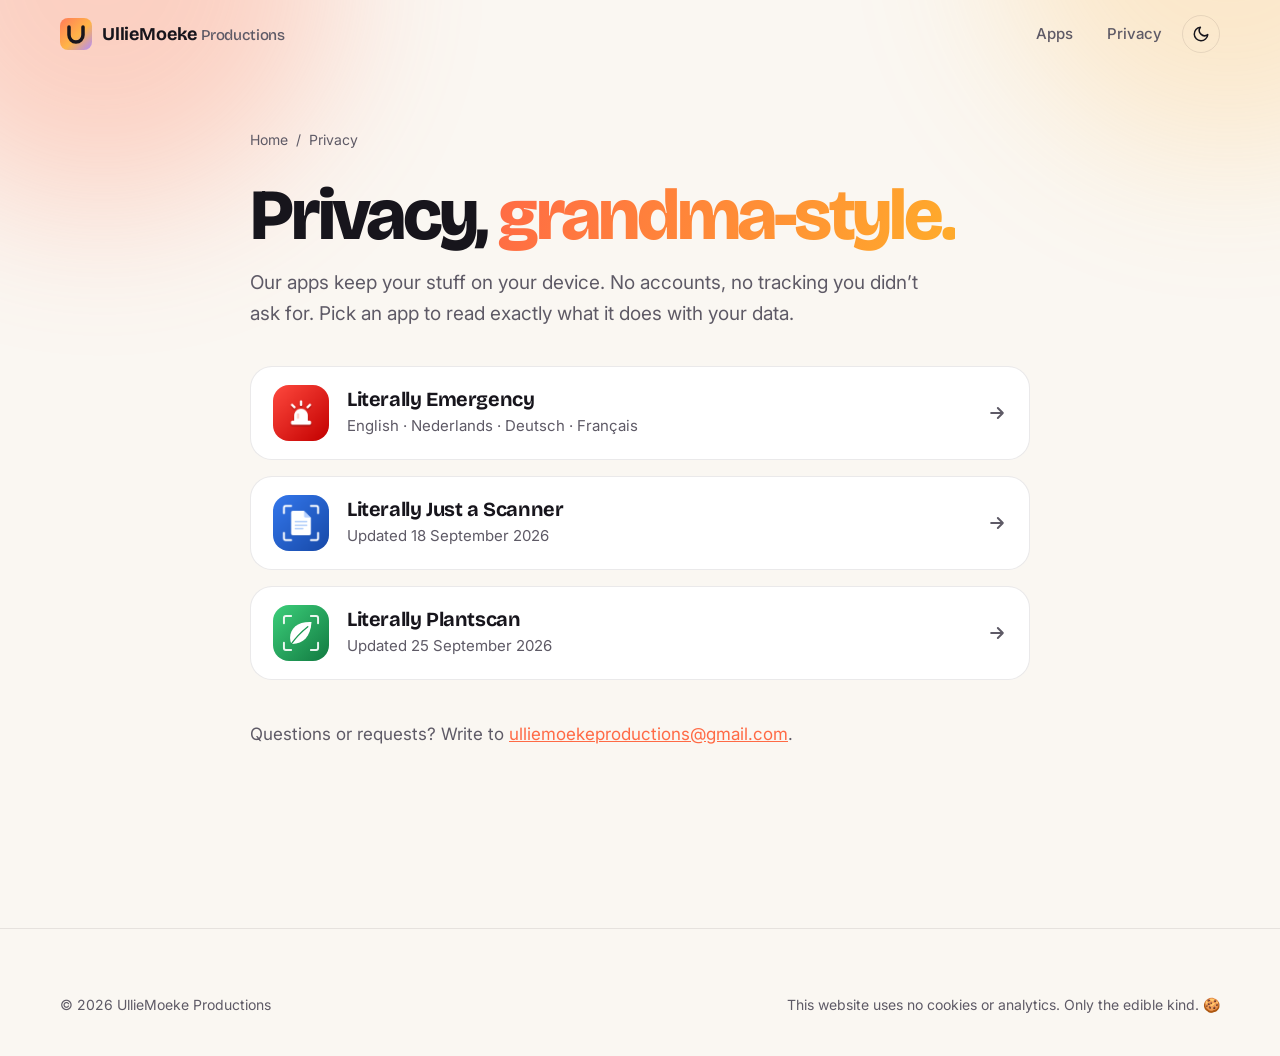
==== privacy/index.html @ 2b53361f "UllieMoeke Productions website with app showcase and privacy policies Co-Authored-By: Claude Opus 5." ====
<!doctype html>
<html lang="en">
<head>
  <meta charset="utf-8">
  <meta name="viewport" content="width=device-width, initial-scale=1">
  <title>Privacy · UllieMoeke Productions</title>
  <meta name="description" content="Privacy policies for every UllieMoeke Productions app.">
  <link rel="icon" href="../assets/favicon.svg" type="image/svg+xml">
  <link rel="preconnect" href="https://fonts.googleapis.com">
  <link rel="preconnect" href="https://fonts.gstatic.com" crossorigin>
  <link rel="stylesheet" href="https://fonts.googleapis.com/css2?family=Bricolage+Grotesque:opsz,wght@12..96,500..800&family=Inter:wght@400..700&display=swap">
  <link rel="stylesheet" href="../assets/style.css">
  <script>try{var t=localStorage.getItem('theme');if(t)document.documentElement.dataset.theme=t}catch(e){}</script>
  <script src="../assets/main.js" defer></script>
</head>
<body>
<header class="nav">
  <div class="wrap">
    <a class="logo" href="../"><img src="../assets/favicon.svg" alt=""><span>UllieMoeke <small>Productions</small></span></a>
    <nav class="nav-links" aria-label="Main">
      <a href="../#apps" class="hide-sm">Apps</a>
      <a href="./">Privacy</a>
      <button class="theme-toggle" type="button" aria-label="Toggle theme"></button>
    </nav>
  </div>
</header>
<main>
  <section class="policy-hero">
    <div class="hero-bg" aria-hidden="true"><div class="blob b1"></div><div class="blob b2"></div></div>
    <div class="policy-wrap">
      <div class="crumbs"><a href="../">Home</a><span>/</span><span>Privacy</span></div>
      <h1 class="title" style="font:800 clamp(40px,7vw,72px)/1 var(--display);letter-spacing:-.045em;margin:28px 0 16px">Privacy, <span class="gradient-text">grandma-style.</span></h1>
      <p class="policy-meta" style="font-size:19px;max-width:56ch">Our apps keep your stuff on your device. No accounts, no tracking you didn’t ask for. Pick an app to read exactly what it does with your data.</p>

      <div class="policy-list">
        <a class="policy-link reveal" href="literally-emergency/">
          <img src="../assets/icons/emergency.png" alt="">
          <div><b>Literally Emergency</b><span>English · Nederlands · Deutsch · Français</span></div>
          <svg viewBox="0 0 24 24" fill="none" stroke="currentColor" stroke-width="2.4" stroke-linecap="round" stroke-linejoin="round"><path d="M5 12h14M13 6l6 6-6 6"/></svg>
        </a>
        <a class="policy-link reveal" style="--d:.08s" href="literally-just-a-scanner/">
          <img src="../assets/icons/scanner.png" alt="">
          <div><b>Literally Just a Scanner</b><span>Updated 18 September 2026</span></div>
          <svg viewBox="0 0 24 24" fill="none" stroke="currentColor" stroke-width="2.4" stroke-linecap="round" stroke-linejoin="round"><path d="M5 12h14M13 6l6 6-6 6"/></svg>
        </a>
        <a class="policy-link reveal" style="--d:.16s" href="literally-plantscan/">
          <img src="../assets/icons/plantscan.svg" alt="">
          <div><b>Literally Plantscan</b><span>Updated 25 September 2026</span></div>
          <svg viewBox="0 0 24 24" fill="none" stroke="currentColor" stroke-width="2.4" stroke-linecap="round" stroke-linejoin="round"><path d="M5 12h14M13 6l6 6-6 6"/></svg>
        </a>
      </div>

      <p class="policy-meta" style="margin-top:40px">Questions or requests? Write to <a href="mailto:ulliemoekeproductions@gmail.com" style="color:var(--brand-1)">ulliemoekeproductions@gmail.com</a>.</p>
    </div>
  </section>
</main>
<footer>
  <div class="wrap legal" style="margin-top:0;border-top:0;padding-top:0">
    <span>© 2026 UllieMoeke Productions</span>
    <span>This website uses no cookies or analytics. Only the edible kind. 🍪</span>
  </div>
</footer>
</body>
</html>
---- assets/style.css ----
/* UllieMoeke Productions: shared styles for the home page and the privacy pages. */

:root {
  --bg: #faf7f2;
  --bg-2: #f2ede4;
  --surface: #ffffff;
  --surface-2: #f6f2ea;
  --line: rgba(23, 21, 28, .09);
  --text: #17151c;
  --muted: #5e5a66;
  --brand-1: #ff6a45;
  --brand-2: #ffaa2b;
  --brand-3: #9a6bff;
  --brand: linear-gradient(110deg, var(--brand-1), var(--brand-2) 50%, var(--brand-3));
  --shadow: 0 1px 2px rgba(23, 21, 28, .05), 0 12px 40px -12px rgba(23, 21, 28, .18);
  --red: #e5322d;
  --blue: #2f6fe0;
  --green: #1f9a55;
  --radius: 24px;
  --display: "Bricolage Grotesque", "Inter", system-ui, sans-serif;
  --body: "Inter", system-ui, -apple-system, "Segoe UI", sans-serif;
  color-scheme: light;
}

@media (prefers-color-scheme: dark) {
  :root:not([data-theme="light"]) {
    --bg: #0c0b10;
    --bg-2: #121118;
    --surface: #16151d;
    --surface-2: #1c1b24;
    --line: rgba(255, 255, 255, .08);
    --text: #f4f1ec;
    --muted: #a6a2b0;
    --shadow: 0 1px 2px rgba(0, 0, 0, .4), 0 20px 50px -20px rgba(0, 0, 0, .7);
    color-scheme: dark;
  }
}
:root[data-theme="dark"] {
  --bg: #0c0b10;
  --bg-2: #121118;
  --surface: #16151d;
  --surface-2: #1c1b24;
  --line: rgba(255, 255, 255, .08);
  --text: #f4f1ec;
  --muted: #a6a2b0;
  --shadow: 0 1px 2px rgba(0, 0, 0, .4), 0 20px 50px -20px rgba(0, 0, 0, .7);
  color-scheme: dark;
}

*, *::before, *::after { box-sizing: border-box; }
html { scroll-behavior: smooth; -webkit-text-size-adjust: 100%; }
body {
  margin: 0;
  background: var(--bg);
  color: var(--text);
  font: 400 17px/1.65 var(--body);
  -webkit-font-smoothing: antialiased;
  overflow-x: hidden;
}
img, svg { display: block; max-width: 100%; }
a { color: inherit; }
::selection { background: var(--brand-2); color: #17151c; }
:focus-visible { outline: 2px solid var(--brand-1); outline-offset: 3px; border-radius: 6px; }

.wrap { width: min(1160px, 100% - 32px); margin-inline: auto; }
.gradient-text {
  background: var(--brand);
  background-size: 200% 100%;
  -webkit-background-clip: text;
  background-clip: text;
  color: transparent;
  animation: shimmer 8s ease-in-out infinite alternate;
}
@keyframes shimmer { to { background-position: 100% 0; } }

/* ---------- Navigation ---------- */
.nav {
  position: fixed; inset: 0 0 auto; z-index: 50;
  transition: background .3s, box-shadow .3s, backdrop-filter .3s;
}
.nav.scrolled {
  background: color-mix(in srgb, var(--bg) 72%, transparent);
  backdrop-filter: saturate(1.6) blur(16px);
  -webkit-backdrop-filter: saturate(1.6) blur(16px);
  box-shadow: 0 1px 0 var(--line);
}
.nav .wrap { display: flex; align-items: center; justify-content: space-between; height: 68px; gap: 16px; }
.logo { display: flex; align-items: center; gap: 10px; text-decoration: none; font: 700 18px/1 var(--display); letter-spacing: -.01em; }
.logo img { width: 32px; height: 32px; }
.logo span small { font-weight: 500; color: var(--muted); }
.nav-links { display: flex; align-items: center; gap: 6px; }
.nav-links a {
  text-decoration: none; font-size: 15px; font-weight: 500; color: var(--muted);
  padding: 8px 14px; border-radius: 999px; transition: color .2s, background .2s;
}
.nav-links a:hover { color: var(--text); background: var(--line); }
.theme-toggle {
  width: 38px; height: 38px; border-radius: 999px; border: 1px solid var(--line);
  background: transparent; color: var(--text); cursor: pointer; display: grid; place-items: center;
  transition: transform .4s cubic-bezier(.3, 1.6, .5, 1);
}
.theme-toggle:hover { transform: rotate(25deg); }
.theme-toggle svg { width: 18px; height: 18px; }
@media (max-width: 640px) {
  .nav-links a.hide-sm { display: none; }
  .logo span small { display: none; }
}

/* ---------- Hero ---------- */
.hero {
  position: relative; min-height: 100svh; display: grid; place-items: center;
  padding: 120px 0 80px; overflow: hidden; isolation: isolate;
}
.hero-bg { position: absolute; inset: 0; z-index: -1; pointer-events: none; }
.blob {
  position: absolute; width: 46vmax; height: 46vmax; border-radius: 50%;
  filter: blur(80px); opacity: .5; mix-blend-mode: normal;
  animation: drift 22s ease-in-out infinite alternate;
}
.blob.b1 { background: var(--brand-1); top: -18vmax; left: -12vmax; }
.blob.b2 { background: var(--brand-2); bottom: -24vmax; right: -10vmax; animation-delay: -7s; opacity: .4; }
.blob.b3 { background: var(--brand-3); top: 20%; left: 45%; width: 32vmax; height: 32vmax; animation-delay: -14s; opacity: .35; }
@keyframes drift {
  0% { transform: translate(0, 0) scale(1); }
  50% { transform: translate(6vmax, 4vmax) scale(1.1); }
  100% { transform: translate(-4vmax, 6vmax) scale(.95); }
}
.grid-overlay {
  position: absolute; inset: 0;
  background-image:
    linear-gradient(var(--line) 1px, transparent 1px),
    linear-gradient(90deg, var(--line) 1px, transparent 1px);
  background-size: 64px 64px;
  mask-image: radial-gradient(ellipse 70% 60% at 50% 45%, #000 20%, transparent 75%);
  -webkit-mask-image: radial-gradient(ellipse 70% 60% at 50% 45%, #000 20%, transparent 75%);
}
.grain {
  position: absolute; inset: -50%; opacity: .06;
  background-image: url("data:image/svg+xml,%3Csvg xmlns='http://www.w3.org/2000/svg' width='160' height='160'%3E%3Cfilter id='n'%3E%3CfeTurbulence type='fractalNoise' baseFrequency='.9' numOctaves='3' stitchTiles='stitch'/%3E%3C/filter%3E%3Crect width='100%25' height='100%25' filter='url(%23n)'/%3E%3C/svg%3E");
}

.hero-inner { text-align: center; position: relative; }
.eyebrow {
  display: inline-flex; align-items: center; gap: 10px;
  padding: 6px 14px 6px 6px; border-radius: 999px;
  background: color-mix(in srgb, var(--surface) 70%, transparent);
  border: 1px solid var(--line); backdrop-filter: blur(10px);
  font-size: 14px; font-weight: 500; color: var(--muted);
}
.eyebrow b {
  background: var(--brand); color: #17151c; font-weight: 700; font-size: 12px;
  padding: 3px 10px; border-radius: 999px; letter-spacing: .02em;
}
.hero h1 {
  font: 800 clamp(44px, 9vw, 112px)/.95 var(--display);
  letter-spacing: -.045em; margin: 28px auto 24px; max-width: 12ch;
}
.hero h1 .word { display: inline-block; white-space: nowrap; }
.hero h1 .char {
  display: inline-block; opacity: 0; transform: translateY(.6em) rotate(8deg);
  animation: rise .9s cubic-bezier(.2, .9, .25, 1.15) forwards;
}
@keyframes rise { to { opacity: 1; transform: none; } }
.hero p.lede {
  font-size: clamp(18px, 2.2vw, 22px); color: var(--muted); max-width: 56ch; margin: 0 auto 36px;
  opacity: 0; animation: fade-up 1s .9s ease forwards;
}
.hero p.lede em { color: var(--text); font-style: normal; font-weight: 600; }
.hero-cta { display: flex; gap: 12px; justify-content: center; flex-wrap: wrap; opacity: 0; animation: fade-up 1s 1.1s ease forwards; }
@keyframes fade-up { from { opacity: 0; transform: translateY(16px); } to { opacity: 1; transform: none; } }

.btn {
  --b: var(--text);
  display: inline-flex; align-items: center; gap: 10px;
  padding: 14px 24px; border-radius: 999px; font: 600 16px/1 var(--body);
  text-decoration: none; cursor: pointer; border: 0;
  transition: transform .25s cubic-bezier(.3, 1.5, .5, 1), box-shadow .25s, background .25s;
}
.btn-primary { background: var(--text); color: var(--bg); box-shadow: var(--shadow); }
.btn-primary:hover { transform: translateY(-2px) scale(1.02); }
.btn-ghost { background: color-mix(in srgb, var(--surface) 60%, transparent); border: 1px solid var(--line); backdrop-filter: blur(10px); }
.btn-ghost:hover { transform: translateY(-2px); background: var(--surface); }
.btn svg { width: 18px; height: 18px; transition: transform .25s; }
.btn:hover svg { transform: translateX(3px); }

.float-icon {
  position: absolute; width: clamp(56px, 7vw, 92px); aspect-ratio: 1; border-radius: 26%;
  box-shadow: 0 20px 50px -10px rgba(0, 0, 0, .35); overflow: hidden;
  animation: bob 6s ease-in-out infinite; will-change: transform;
}
.float-icon img { width: 100%; height: 100%; }
.float-icon.i1 { top: 18%; left: 8%; animation-delay: -1s; --r: -10deg; }
.float-icon.i2 { top: 24%; right: 9%; animation-delay: -3s; --r: 12deg; }
.float-icon.i3 { bottom: 14%; left: 14%; animation-delay: -5s; --r: 6deg; }
@keyframes bob {
  0%, 100% { translate: 0 0; rotate: var(--r); }
  50% { translate: 0 -18px; rotate: calc(var(--r) * -.5); }
}
@media (max-width: 760px) {
  .float-icon.i1 { top: 11%; left: 4%; }
  .float-icon.i2 { top: 13%; right: 4%; }
  .float-icon.i3 { bottom: 5%; left: auto; right: 10%; }
}

.scroll-hint {
  position: absolute; bottom: 28px; left: 50%; translate: -50% 0;
  width: 26px; height: 42px; border: 2px solid var(--line); border-radius: 999px;
}
.scroll-hint::after {
  content: ""; position: absolute; left: 50%; top: 8px; width: 4px; height: 8px; margin-left: -2px;
  border-radius: 4px; background: var(--muted); animation: wheel 1.8s ease-in-out infinite;
}
@keyframes wheel { 0% { opacity: 0; transform: translateY(0); } 30% { opacity: 1; } 100% { opacity: 0; transform: translateY(14px); } }

/* ---------- Marquee ---------- */
.marquee {
  border-block: 1px solid var(--line); background: var(--bg-2); overflow: hidden;
  padding: 18px 0; mask-image: linear-gradient(90deg, transparent, #000 10%, #000 90%, transparent);
  -webkit-mask-image: linear-gradient(90deg, transparent, #000 10%, #000 90%, transparent);
}
.marquee-track { display: flex; width: max-content; animation: scroll-x 40s linear infinite; }
.marquee:hover .marquee-track { animation-play-state: paused; }
.marquee span {
  font: 600 clamp(18px, 2.4vw, 26px)/1 var(--display); letter-spacing: -.02em; white-space: nowrap;
  padding-inline: 28px; display: flex; align-items: center; gap: 56px;
}
.marquee span::after { content: "✦"; color: var(--brand-1); font-size: .7em; }
@keyframes scroll-x { to { transform: translateX(-50%); } }

/* ---------- Sections ---------- */
section { position: relative; }
.section { padding: clamp(80px, 12vw, 160px) 0; }
.section-head { max-width: 720px; margin-bottom: clamp(48px, 7vw, 88px); }
.kicker {
  font: 600 13px/1 var(--body); letter-spacing: .14em; text-transform: uppercase; color: var(--brand-1);
  display: inline-flex; align-items: center; gap: 10px;
}
.kicker::before { content: ""; width: 28px; height: 2px; background: var(--brand); border-radius: 2px; }
h2.title {
  font: 800 clamp(36px, 6vw, 68px)/1 var(--display); letter-spacing: -.04em; margin: 18px 0 18px;
}
.section-head p { color: var(--muted); font-size: 19px; margin: 0; }

/* Scroll reveal */
.reveal { opacity: 0; transform: translateY(40px); transition: opacity 1s ease, transform 1s cubic-bezier(.2, .8, .2, 1); transition-delay: var(--d, 0s); }
.reveal.in { opacity: 1; transform: none; }

/* ---------- App showcase ---------- */
.app {
  --accent: var(--red);
  display: grid; grid-template-columns: 1.05fr .95fr; gap: clamp(32px, 6vw, 96px); align-items: center;
}
.app + .app { margin-top: clamp(96px, 14vw, 180px); }
.app.flip .app-visual { order: 2; }
.app.red { --accent: var(--red); --accent-2: #ff6b5e; }
.app.blue { --accent: var(--blue); --accent-2: #5d9bff; }
.app.green { --accent: var(--green); --accent-2: #4fd88a; }
@media (max-width: 880px) {
  .app { grid-template-columns: 1fr; }
  .app.flip .app-visual { order: 0; }
}

.app-visual {
  position: relative; display: grid; place-items: center; padding: 40px 0;
  perspective: 1200px;
}
.app-visual::before {
  content: ""; position: absolute; width: 78%; aspect-ratio: 1; border-radius: 50%;
  background: radial-gradient(circle, color-mix(in srgb, var(--accent) 45%, transparent), transparent 65%);
  filter: blur(30px); opacity: .7;
}
.ring {
  position: absolute; width: 92%; max-width: 480px; aspect-ratio: 1; border-radius: 50%;
  border: 1px dashed color-mix(in srgb, var(--accent) 40%, transparent);
  animation: spin 60s linear infinite;
}
.ring.r2 { width: 70%; max-width: 360px; animation-direction: reverse; animation-duration: 45s; }
@keyframes spin { to { transform: rotate(360deg); } }

.phone {
  position: relative; width: min(280px, 72vw); aspect-ratio: 9 / 19; border-radius: 44px;
  background: #0d0d12; padding: 10px;
  box-shadow: 0 0 0 1.5px rgba(255, 255, 255, .08) inset, 0 50px 80px -30px rgba(0, 0, 0, .55), 0 0 0 1px var(--line);
  transform-style: preserve-3d; transition: transform .5s cubic-bezier(.2, .8, .2, 1);
  will-change: transform;
}
.phone::before {
  content: ""; position: absolute; top: 20px; left: 50%; translate: -50% 0; width: 84px; height: 22px;
  background: #0d0d12; border-radius: 999px; z-index: 3;
}
.screen {
  position: relative; height: 100%; border-radius: 35px; overflow: hidden;
  background: linear-gradient(160deg, var(--accent-2), var(--accent));
  color: #fff; display: flex; flex-direction: column; align-items: center; padding: 62px 18px 22px;
}
.screen .s-title { font: 700 15px/1.2 var(--display); opacity: .9; letter-spacing: -.01em; }
.screen .s-sub { font-size: 11px; opacity: .75; margin-top: 4px; }

/* Emergency scene */
.sos { position: relative; margin: auto; width: 150px; aspect-ratio: 1; display: grid; place-items: center; }
.sos .pulse { position: absolute; inset: 0; border-radius: 50%; border: 2px solid rgba(255, 255, 255, .7); animation: pulse 2.4s cubic-bezier(.2, .6, .3, 1) infinite; }
.sos .pulse:nth-child(2) { animation-delay: .8s; }
.sos .pulse:nth-child(3) { animation-delay: 1.6s; }
@keyframes pulse { from { transform: scale(.6); opacity: 1; } to { transform: scale(1.5); opacity: 0; } }
.sos .core {
  position: relative; width: 112px; aspect-ratio: 1; border-radius: 50%; background: #fff; color: var(--accent);
  display: grid; place-items: center; font: 800 34px/1 var(--display); letter-spacing: -.03em;
  box-shadow: 0 16px 30px -8px rgba(0, 0, 0, .35);
}
.sos .core small { display: block; font: 600 9px/1 var(--body); letter-spacing: .1em; text-transform: uppercase; opacity: .7; text-align: center; margin-top: -18px; }
.loc-card { width: 100%; background: rgba(255, 255, 255, .16); border-radius: 18px; padding: 12px 14px; backdrop-filter: blur(6px); font-size: 11px; line-height: 1.5; }
.loc-card b { display: block; font-size: 13px; }
.loc-card .dot { display: inline-block; width: 7px; height: 7px; border-radius: 50%; background: #7dffb0; margin-right: 6px; box-shadow: 0 0 0 0 #7dffb0; animation: blink 1.6s infinite; }
@keyframes blink { 0% { box-shadow: 0 0 0 0 rgba(125, 255, 176, .8); } 100% { box-shadow: 0 0 0 8px rgba(125, 255, 176, 0); } }

/* Scanner scene */
.doc-stage { position: relative; margin: auto; width: 170px; aspect-ratio: 3 / 4; }
.doc {
  position: absolute; inset: 14px; background: #fff; border-radius: 6px; padding: 18px 14px;
  box-shadow: 0 14px 30px -10px rgba(0, 0, 0, .4); transform: rotate(-4deg);
  animation: straighten 5s ease-in-out infinite;
}
@keyframes straighten { 0%, 15% { transform: rotate(-4deg) scale(.96); } 45%, 100% { transform: rotate(0) scale(1); } }
.doc i { display: block; height: 6px; border-radius: 3px; background: #c9dafc; margin-bottom: 9px; }
.doc i:nth-child(1) { width: 60%; height: 9px; background: #8fb3f7; margin-bottom: 14px; }
.doc i:nth-child(4) { width: 80%; }
.doc i:nth-child(6) { width: 45%; }
.corner { position: absolute; width: 26px; height: 26px; border: 3px solid #fff; animation: snap 5s ease-in-out infinite; }
.corner.tl { top: 0; left: 0; border-right: 0; border-bottom: 0; border-radius: 8px 0 0 0; }
.corner.tr { top: 0; right: 0; border-left: 0; border-bottom: 0; border-radius: 0 8px 0 0; }
.corner.bl { bottom: 0; left: 0; border-right: 0; border-top: 0; border-radius: 0 0 0 8px; }
.corner.br { bottom: 0; right: 0; border-left: 0; border-top: 0; border-radius: 0 0 8px 0; }
@keyframes snap { 0%, 15% { opacity: .4; scale: 1.15; } 40%, 100% { opacity: 1; scale: 1; } }
.scanline {
  position: absolute; left: 6px; right: 6px; height: 3px; border-radius: 3px; top: 10%;
  background: #fff; box-shadow: 0 0 18px 4px rgba(255, 255, 255, .8);
  animation: sweep 2.5s ease-in-out infinite alternate;
}
@keyframes sweep { to { top: 88%; } }
.pdf-pill { margin-top: 14px; display: inline-flex; gap: 8px; align-items: center; background: #fff; color: var(--accent); font: 700 12px/1 var(--body); padding: 9px 14px; border-radius: 999px; animation: pop 5s ease-in-out infinite; }
@keyframes pop { 0%, 55% { opacity: 0; transform: translateY(8px) scale(.9); } 65%, 92% { opacity: 1; transform: none; } 100% { opacity: 0; } }

/* Plantscan scene */
.leaf-stage { position: relative; margin: auto; width: 170px; aspect-ratio: 1; display: grid; place-items: center; }
.leaf-stage svg.leaf { width: 120px; animation: sway 4s ease-in-out infinite; transform-origin: 30% 90%; }
@keyframes sway { 50% { transform: rotate(-6deg); } }
.leaf-stage .scanline { animation-duration: 1.8s; }
.result {
  width: 100%; background: #fff; color: #10301e; border-radius: 18px; padding: 12px 14px; font-size: 11px;
  display: flex; gap: 10px; align-items: center; animation: pop 5s ease-in-out infinite;
}
.result b { display: block; font: 700 13px/1.2 var(--display); }
.result .pct { margin-left: auto; font: 800 16px/1 var(--display); color: var(--accent); }
.result .thumb { width: 34px; height: 34px; border-radius: 10px; background: linear-gradient(140deg, var(--accent-2), var(--accent)); flex: none; }

/* App copy */
.app-head { display: flex; align-items: center; gap: 16px; margin-bottom: 22px; }
.app-icon { width: 64px; height: 64px; border-radius: 18px; box-shadow: var(--shadow); flex: none; }
.app-tag { font-size: 13px; font-weight: 600; color: var(--accent); letter-spacing: .06em; text-transform: uppercase; }
.app h3 { font: 800 clamp(32px, 4.4vw, 52px)/1 var(--display); letter-spacing: -.04em; margin: 4px 0 0; }
.app .pitch { font-size: 20px; line-height: 1.5; color: var(--muted); margin: 0 0 26px; }
.app .pitch strong { color: var(--text); font-weight: 600; }
.features { list-style: none; padding: 0; margin: 0 0 28px; display: grid; gap: 12px; }
.features li { display: flex; gap: 12px; align-items: flex-start; }
.features li::before {
  content: ""; flex: none; width: 22px; height: 22px; margin-top: 2px; border-radius: 50%;
  background: color-mix(in srgb, var(--accent) 16%, transparent)
    url("data:image/svg+xml,%3Csvg xmlns='http://www.w3.org/2000/svg' viewBox='0 0 24 24' fill='none' stroke='%23888' stroke-width='3' stroke-linecap='round' stroke-linejoin='round'%3E%3Cpath d='M5 12l5 5 9-10'/%3E%3C/svg%3E") center/12px no-repeat;
}
.app.red .features li::before { background-image: url("data:image/svg+xml,%3Csvg xmlns='http://www.w3.org/2000/svg' viewBox='0 0 24 24' fill='none' stroke='%23e5322d' stroke-width='3' stroke-linecap='round' stroke-linejoin='round'%3E%3Cpath d='M5 12l5 5 9-10'/%3E%3C/svg%3E"); }
.app.blue .features li::before { background-image: url("data:image/svg+xml,%3Csvg xmlns='http://www.w3.org/2000/svg' viewBox='0 0 24 24' fill='none' stroke='%232f6fe0' stroke-width='3' stroke-linecap='round' stroke-linejoin='round'%3E%3Cpath d='M5 12l5 5 9-10'/%3E%3C/svg%3E"); }
.app.green .features li::before { background-image: url("data:image/svg+xml,%3Csvg xmlns='http://www.w3.org/2000/svg' viewBox='0 0 24 24' fill='none' stroke='%231f9a55' stroke-width='3' stroke-linecap='round' stroke-linejoin='round'%3E%3Cpath d='M5 12l5 5 9-10'/%3E%3C/svg%3E"); }
.chips { display: flex; flex-wrap: wrap; gap: 8px; margin-bottom: 30px; }
.chip { font-size: 13px; font-weight: 500; padding: 6px 12px; border-radius: 999px; border: 1px solid var(--line); background: var(--surface); color: var(--muted); }
.app-actions { display: flex; flex-wrap: wrap; gap: 12px; align-items: center; }
.app-actions .btn-primary { background: var(--accent); color: #fff; }
.soon { font-size: 14px; color: var(--muted); display: inline-flex; align-items: center; gap: 8px; }
.soon::before { content: ""; width: 8px; height: 8px; border-radius: 50%; background: var(--brand-2); animation: blink-amber 1.6s infinite; }
@keyframes blink-amber { 50% { opacity: .3; } }

/* ---------- Promise cards ---------- */
.promise { background: var(--bg-2); border-block: 1px solid var(--line); }
.cards { display: grid; grid-template-columns: repeat(3, 1fr); gap: 20px; }
@media (max-width: 880px) { .cards { grid-template-columns: 1fr; } }
.card {
  --mx: 50%; --my: 50%;
  position: relative; padding: 36px 30px 34px; border-radius: var(--radius); background: var(--surface);
  border: 1px solid var(--line); overflow: hidden; transition: transform .4s cubic-bezier(.2, .8, .2, 1), box-shadow .4s;
}
.card::before {
  content: ""; position: absolute; inset: 0; opacity: 0; transition: opacity .4s; pointer-events: none;
  background: radial-gradient(420px circle at var(--mx) var(--my), color-mix(in srgb, var(--brand-2) 22%, transparent), transparent 45%);
}
.card:hover { transform: translateY(-6px); box-shadow: var(--shadow); }
.card:hover::before { opacity: 1; }
.card .num { font: 800 64px/1 var(--display); letter-spacing: -.05em; margin-bottom: 28px; }
.card h3 { font: 700 24px/1.2 var(--display); letter-spacing: -.02em; margin: 0 0 10px; }
.card p { margin: 0; color: var(--muted); }

/* ---------- Story ---------- */
.story-grid { display: grid; grid-template-columns: 1fr 1fr; gap: clamp(32px, 6vw, 96px); align-items: start; }
@media (max-width: 880px) { .story-grid { grid-template-columns: 1fr; } }
.story-grid p { font-size: 19px; color: var(--muted); margin: 0 0 18px; }
.story-grid p strong { color: var(--text); }
.quote {
  font: 700 clamp(30px, 4.6vw, 54px)/1.08 var(--display); letter-spacing: -.035em; margin: 0;
  position: sticky; top: 120px;
}
.quote small { display: block; font: 500 16px/1.5 var(--body); letter-spacing: 0; color: var(--muted); margin-top: 20px; font-style: italic; }

/* ---------- Cookie CTA ---------- */
.cookie-cta {
  position: relative; text-align: center; border-radius: 36px; padding: clamp(56px, 9vw, 110px) 24px;
  background: #17151c; color: #f4f1ec; overflow: hidden; isolation: isolate;
}
:root[data-theme="dark"] .cookie-cta { background: var(--surface-2); }
@media (prefers-color-scheme: dark) { :root:not([data-theme="light"]) .cookie-cta { background: var(--surface-2); } }
.cookie-cta::before {
  content: ""; position: absolute; inset: -40%; z-index: -1;
  background: conic-gradient(from 0deg, var(--brand-1), var(--brand-2), var(--brand-3), var(--brand-1));
  opacity: .22; filter: blur(60px); animation: spin 18s linear infinite;
}
.cookie-cta h2 { font: 800 clamp(34px, 6vw, 72px)/1 var(--display); letter-spacing: -.045em; margin: 0 0 16px; }
.cookie-cta p { color: #bdb8c6; font-size: 19px; margin: 0 auto 34px; max-width: 46ch; }
.cookie-btn {
  font: 700 18px/1 var(--body); padding: 18px 30px; border-radius: 999px; border: 0; cursor: pointer;
  background: var(--brand); color: #17151c; box-shadow: 0 16px 40px -12px rgba(255, 140, 60, .7);
  transition: transform .2s cubic-bezier(.3, 1.6, .5, 1);
}
.cookie-btn:hover { transform: scale(1.05) rotate(-1deg); }
.cookie-btn:active { transform: scale(.95); }
.cookie-count { display: block; margin-top: 18px; font-size: 14px; color: #8f8a99; min-height: 1.4em; }
.crumb { position: fixed; z-index: 100; pointer-events: none; font-size: 28px; left: 0; top: 0; will-change: transform; }

/* ---------- Footer ---------- */
footer { padding: 64px 0 40px; border-top: 1px solid var(--line); margin-top: clamp(80px, 12vw, 140px); }
.foot { display: grid; grid-template-columns: 1.4fr 1fr 1fr; gap: 32px; }
@media (max-width: 760px) { .foot { grid-template-columns: 1fr; } }
.foot h4 { font: 600 13px/1 var(--body); text-transform: uppercase; letter-spacing: .12em; color: var(--muted); margin: 0 0 16px; }
.foot ul { list-style: none; margin: 0; padding: 0; display: grid; gap: 10px; }
.foot a { text-decoration: none; color: var(--text); opacity: .85; overflow-wrap: anywhere; }
.foot a:hover { opacity: 1; text-decoration: underline; text-underline-offset: 4px; }
.foot p { color: var(--muted); margin: 14px 0 0; max-width: 36ch; }
.legal { margin-top: 48px; padding-top: 24px; border-top: 1px solid var(--line); display: flex; justify-content: space-between; flex-wrap: wrap; gap: 12px; color: var(--muted); font-size: 14px; }

/* ---------- Privacy pages ---------- */
.policy-hero { padding: 128px 0 40px; position: relative; overflow: hidden; isolation: isolate; }
.policy-hero .blob { width: 36vmax; height: 36vmax; opacity: .28; }
.policy-hero .blob.b1 { background: var(--accent, var(--brand-1)); top: -20vmax; left: -10vmax; }
.policy-hero .blob.b2 { background: var(--brand-2); top: -24vmax; right: -14vmax; bottom: auto; opacity: .2; }
.policy-wrap { width: min(780px, 100% - 32px); margin-inline: auto; }
.crumbs { font-size: 14px; color: var(--muted); display: flex; gap: 8px; align-items: center; flex-wrap: wrap; }
.crumbs a { text-decoration: none; color: var(--muted); }
.crumbs a:hover { color: var(--text); }
.policy-title { display: flex; gap: 18px; align-items: center; margin: 28px 0 8px; }
.policy-title img { width: 72px; height: 72px; border-radius: 20px; box-shadow: var(--shadow); flex: none; }
.policy-title h1 { font: 800 clamp(32px, 5.4vw, 52px)/1.02 var(--display); letter-spacing: -.04em; margin: 0; }
.policy-meta { color: var(--muted); margin: 0; }
.lang { display: inline-flex; gap: 4px; padding: 4px; border-radius: 999px; background: var(--surface); border: 1px solid var(--line); margin-top: 20px; flex-wrap: wrap; }
.lang a, .lang b { font-size: 14px; padding: 6px 12px; border-radius: 999px; text-decoration: none; }
.lang a { color: var(--muted); }
.lang a:hover { color: var(--text); }
.lang b { background: var(--text); color: var(--bg); font-weight: 600; }
.summary { display: grid; grid-template-columns: repeat(auto-fit, minmax(200px, 1fr)); gap: 12px; margin: 36px 0 8px; }
.summary div { background: var(--surface); border: 1px solid var(--line); border-radius: 18px; padding: 16px 18px; font-size: 15px; line-height: 1.45; }
.summary b { display: block; font: 700 16px/1.3 var(--display); margin-bottom: 4px; }
.policy { padding-bottom: 40px; }
.policy .note { background: var(--surface-2); border-radius: 14px; padding: 12px 16px; color: var(--muted); font-size: 15px; }
.policy h2 {
  font: 700 24px/1.25 var(--display); letter-spacing: -.02em; margin: 48px 0 12px; scroll-margin-top: 90px;
  display: flex; align-items: center; gap: 12px;
}
.policy h2::before { content: ""; width: 10px; height: 10px; border-radius: 3px; background: var(--accent, var(--brand-1)); flex: none; rotate: 45deg; }
.policy p { margin: 0 0 16px; color: color-mix(in srgb, var(--text) 82%, var(--muted)); }
.policy a { color: var(--accent, var(--brand-1)); overflow-wrap: anywhere; }
.progress { position: fixed; top: 0; left: 0; height: 3px; width: 100%; z-index: 60; transform-origin: 0 50%; transform: scaleX(0); background: var(--accent, var(--brand-1)); }

.policy-list { display: grid; gap: 16px; margin-top: 36px; }
.policy-link {
  display: flex; align-items: center; gap: 18px; padding: 18px 22px; border-radius: 22px; background: var(--surface);
  border: 1px solid var(--line); text-decoration: none; transition: transform .3s cubic-bezier(.2, .8, .2, 1), box-shadow .3s;
}
.policy-link:hover { transform: translateY(-3px); box-shadow: var(--shadow); }
.policy-link img { width: 56px; height: 56px; border-radius: 16px; flex: none; }
.policy-link b { display: block; font: 700 20px/1.2 var(--display); letter-spacing: -.02em; }
.policy-link span { color: var(--muted); font-size: 15px; }
.policy-link svg { margin-left: auto; width: 20px; height: 20px; color: var(--muted); flex: none; transition: transform .3s; }
.policy-link:hover svg { transform: translateX(4px); }

@media (prefers-reduced-motion: reduce) {
  *, *::before, *::after { animation-delay: 0s !important; animation-duration: .001ms !important; animation-iteration-count: 1 !important; transition-duration: .001ms !important; scroll-behavior: auto !important; }
  .reveal { opacity: 1; transform: none; }
  .hero h1 .char { opacity: 1; transform: none; }
}
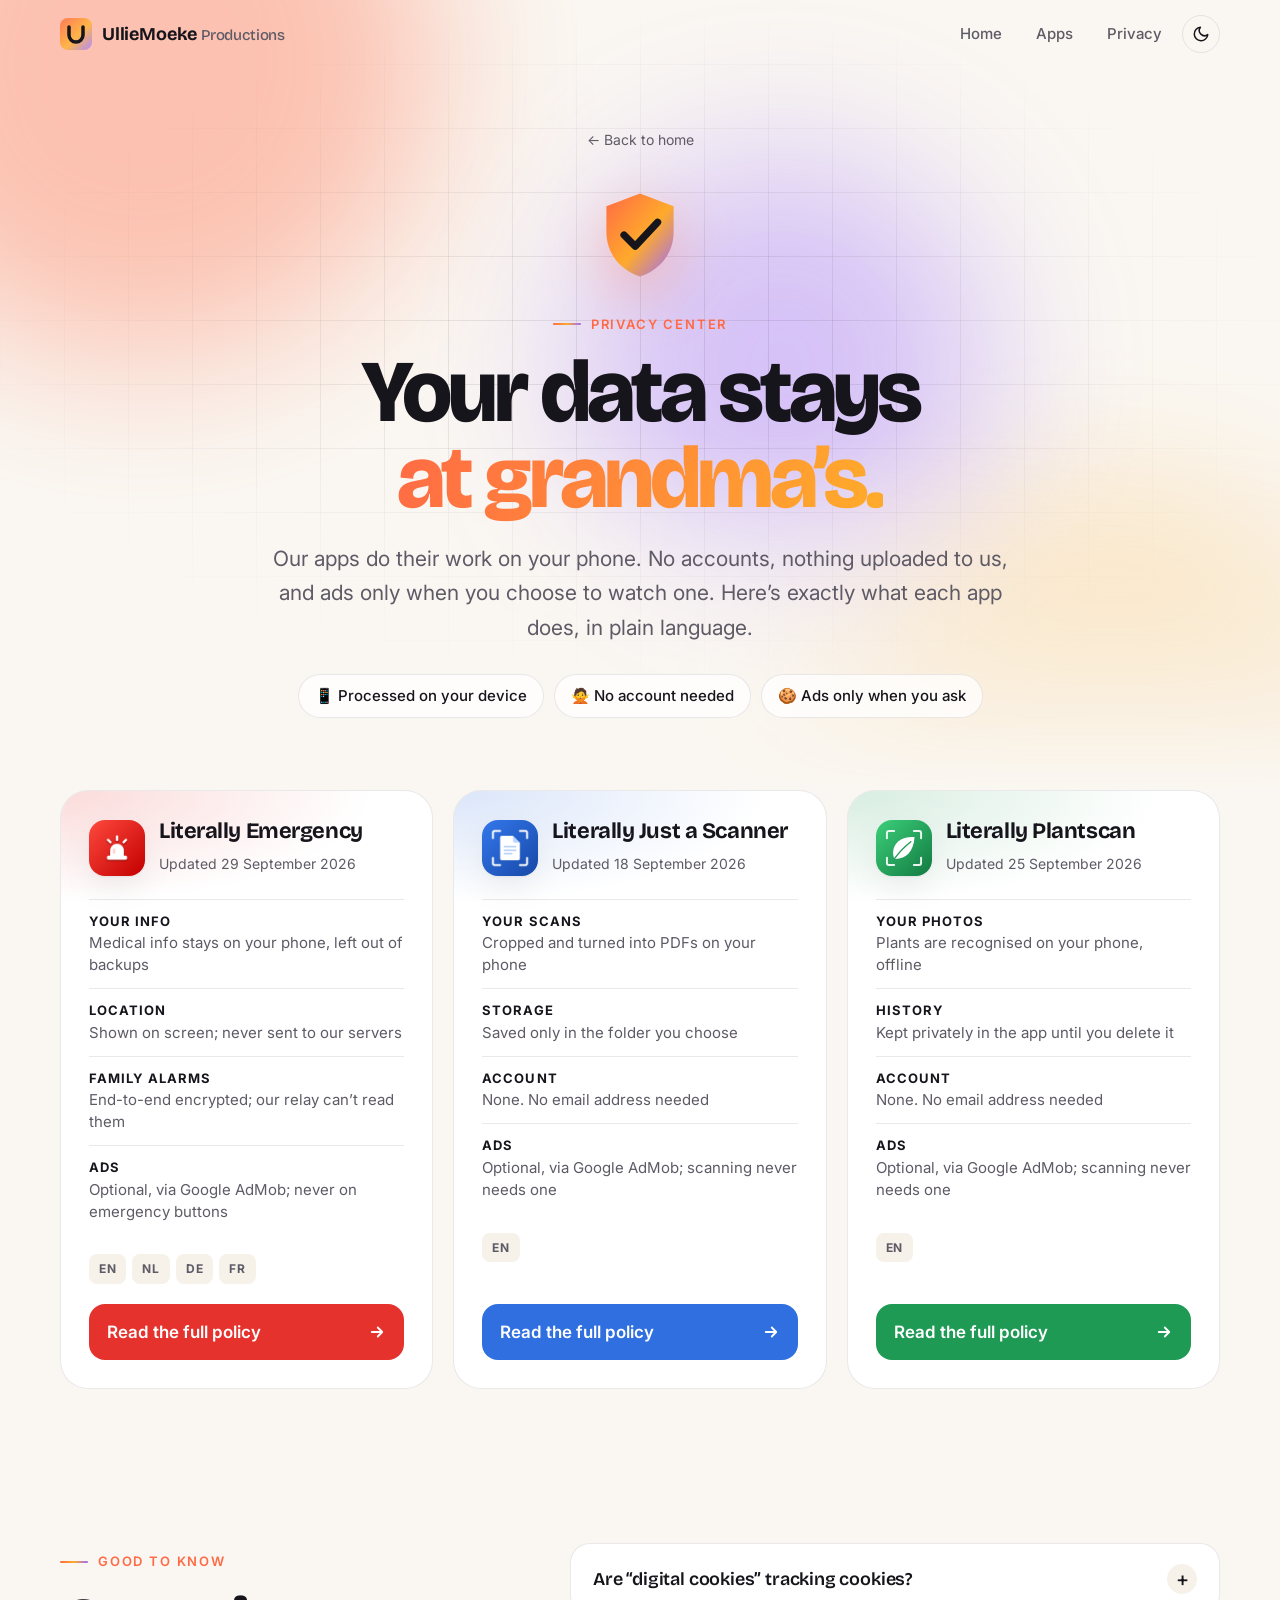
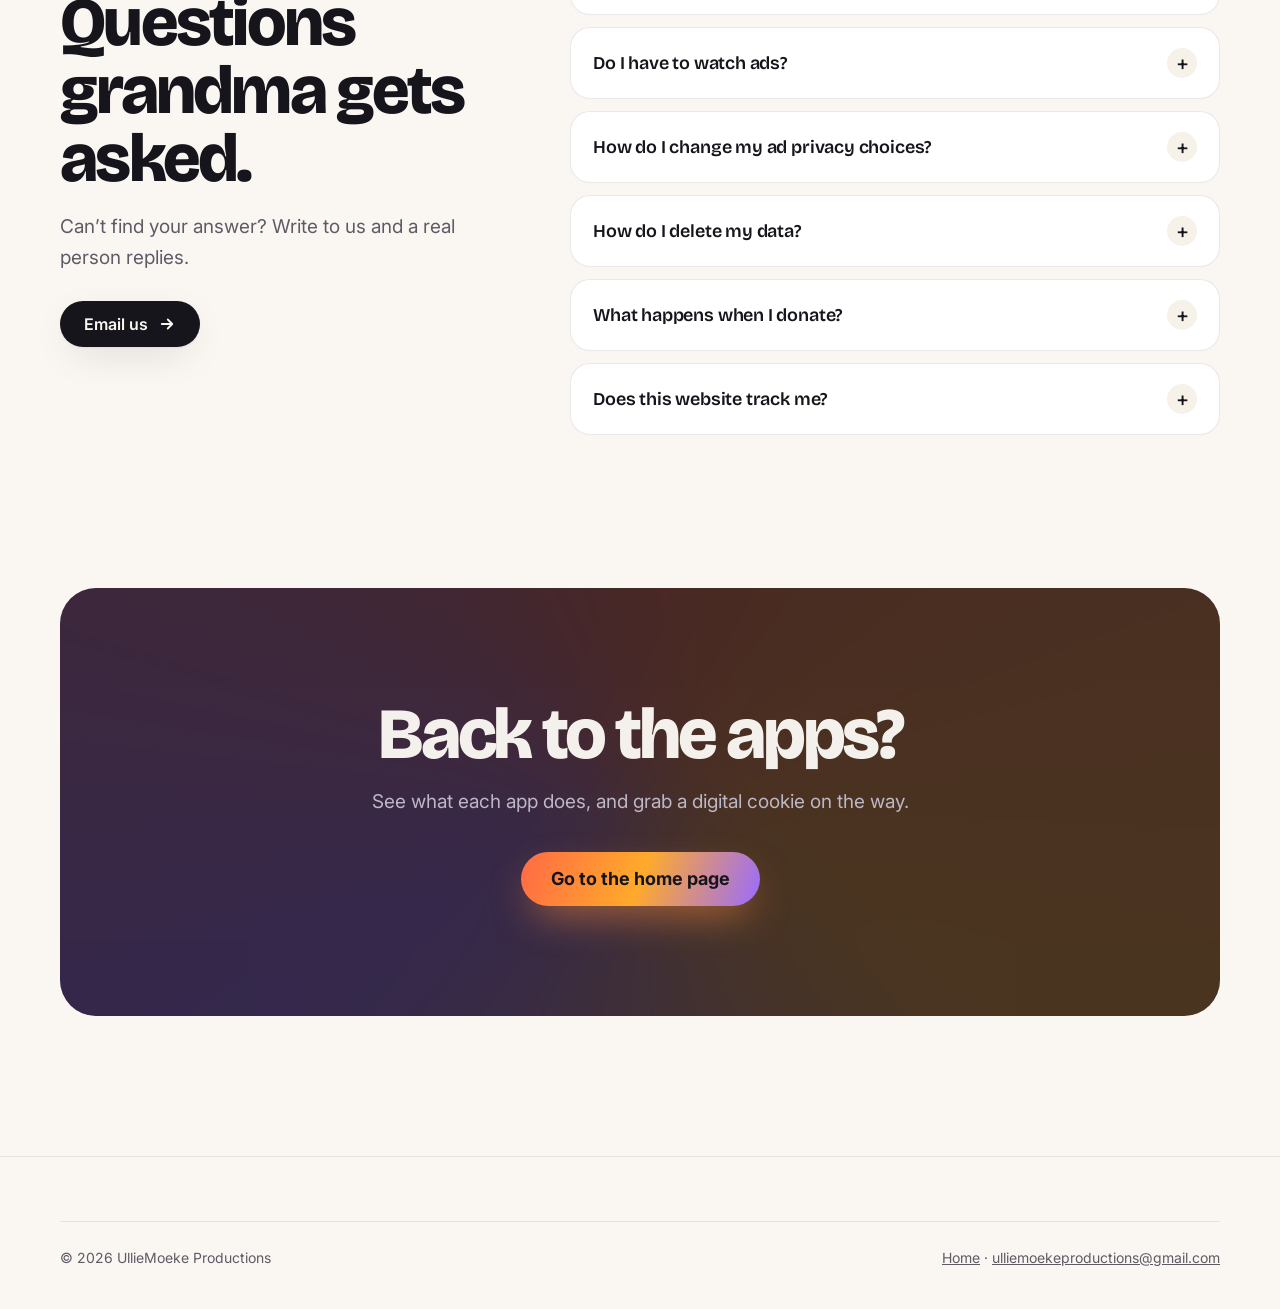
==== commit 8fd91869: "Add Privacy Center page and privacy section on the home page Co-Authored-By: Claude Opus 5.5 <norepl" ====
--- a/privacy/index.html
+++ b/privacy/index.html
@@ -3,8 +3,8 @@
 <head>
   <meta charset="utf-8">
   <meta name="viewport" content="width=device-width, initial-scale=1">
-  <title>Privacy · UllieMoeke Productions</title>
-  <meta name="description" content="Privacy policies for every UllieMoeke Productions app.">
+  <title>Privacy Center · UllieMoeke Productions</title>
+  <meta name="description" content="Privacy policies for every UllieMoeke Productions app, and what each app does with your data at a glance.">
   <link rel="icon" href="../assets/favicon.svg" type="image/svg+xml">
   <link rel="preconnect" href="https://fonts.googleapis.com">
   <link rel="preconnect" href="https://fonts.gstatic.com" crossorigin>
@@ -18,46 +18,138 @@
   <div class="wrap">
     <a class="logo" href="../"><img src="../assets/favicon.svg" alt=""><span>UllieMoeke <small>Productions</small></span></a>
     <nav class="nav-links" aria-label="Main">
+      <a href="../" class="hide-sm">Home</a>
       <a href="../#apps" class="hide-sm">Apps</a>
-      <a href="./">Privacy</a>
+      <a href="./" aria-current="page">Privacy</a>
       <button class="theme-toggle" type="button" aria-label="Toggle theme"></button>
     </nav>
   </div>
 </header>
+
 <main>
-  <section class="policy-hero">
-    <div class="hero-bg" aria-hidden="true"><div class="blob b1"></div><div class="blob b2"></div></div>
-    <div class="policy-wrap">
-      <div class="crumbs"><a href="../">Home</a><span>/</span><span>Privacy</span></div>
-      <h1 class="title" style="font:800 clamp(40px,7vw,72px)/1 var(--display);letter-spacing:-.045em;margin:28px 0 16px">Privacy, <span class="gradient-text">grandma-style.</span></h1>
-      <p class="policy-meta" style="font-size:19px;max-width:56ch">Our apps keep your stuff on your device. No accounts, no tracking you didn’t ask for. Pick an app to read exactly what it does with your data.</p>
+  <section class="pc-hero">
+    <div class="hero-bg" aria-hidden="true">
+      <div class="blob b1"></div><div class="blob b2"></div><div class="blob b3"></div>
+      <div class="grid-overlay"></div>
+    </div>
+    <div class="wrap">
+      <div class="crumbs reveal in"><a href="../">← Back to home</a></div>
+      <div class="pc-shield reveal in" aria-hidden="true">
+        <svg viewBox="0 0 120 120">
+          <defs><linearGradient id="sg" x1="0" y1="0" x2="1" y2="1"><stop stop-color="#ff6a45"/><stop offset=".55" stop-color="#ffaa2b"/><stop offset="1" stop-color="#9a6bff"/></linearGradient></defs>
+          <path d="M60 8 102 24v32c0 28-18 48-42 56C36 104 18 84 18 56V24z" fill="url(#sg)"/>
+          <path class="tick" d="M40 60l14 14 28-30" fill="none" stroke="#17151c" stroke-width="9" stroke-linecap="round" stroke-linejoin="round"/>
+        </svg>
+      </div>
+      <span class="kicker reveal in">Privacy Center</span>
+      <h1 class="pc-title reveal in">Your data stays <span class="gradient-text">at grandma’s.</span></h1>
+      <p class="pc-lede reveal in">Our apps do their work on your phone. No accounts, nothing uploaded to us, and ads only when you choose to watch one. Here’s exactly what each app does, in plain language.</p>
+      <div class="pc-pills reveal in">
+        <span>📱 Processed on your device</span><span>🙅 No account needed</span><span>🍪 Ads only when you ask</span>
+      </div>
+    </div>
+  </section>
 
-      <div class="policy-list">
-        <a class="policy-link reveal" href="literally-emergency/">
-          <img src="../assets/icons/emergency.png" alt="">
-          <div><b>Literally Emergency</b><span>English · Nederlands · Deutsch · Français</span></div>
-          <svg viewBox="0 0 24 24" fill="none" stroke="currentColor" stroke-width="2.4" stroke-linecap="round" stroke-linejoin="round"><path d="M5 12h14M13 6l6 6-6 6"/></svg>
-        </a>
-        <a class="policy-link reveal" style="--d:.08s" href="literally-just-a-scanner/">
-          <img src="../assets/icons/scanner.png" alt="">
-          <div><b>Literally Just a Scanner</b><span>Updated 18 September 2026</span></div>
-          <svg viewBox="0 0 24 24" fill="none" stroke="currentColor" stroke-width="2.4" stroke-linecap="round" stroke-linejoin="round"><path d="M5 12h14M13 6l6 6-6 6"/></svg>
-        </a>
-        <a class="policy-link reveal" style="--d:.16s" href="literally-plantscan/">
-          <img src="../assets/icons/plantscan.svg" alt="">
-          <div><b>Literally Plantscan</b><span>Updated 25 September 2026</span></div>
-          <svg viewBox="0 0 24 24" fill="none" stroke="currentColor" stroke-width="2.4" stroke-linecap="round" stroke-linejoin="round"><path d="M5 12h14M13 6l6 6-6 6"/></svg>
-        </a>
+  <section class="wrap pc-apps" aria-label="Privacy policies per app">
+    <article class="pc-card red reveal">
+      <div class="pc-card-top">
+        <img src="../assets/icons/emergency.png" alt="">
+        <div><h2>Literally Emergency</h2><span>Updated 29 September 2026</span></div>
       </div>
+      <ul class="facts">
+        <li><b>Your info</b>Medical info stays on your phone, left out of backups</li>
+        <li><b>Location</b>Shown on screen; never sent to our servers</li>
+        <li><b>Family alarms</b>End-to-end encrypted; our relay can’t read them</li>
+        <li><b>Ads</b>Optional, via Google AdMob; never on emergency buttons</li>
+      </ul>
+      <div class="langs"><a href="literally-emergency/" hreflang="en">EN</a><a href="literally-emergency/nl.html" hreflang="nl">NL</a><a href="literally-emergency/de.html" hreflang="de">DE</a><a href="literally-emergency/fr.html" hreflang="fr">FR</a></div>
+      <a class="pc-read" href="literally-emergency/">Read the full policy <svg viewBox="0 0 24 24" fill="none" stroke="currentColor" stroke-width="2.4" stroke-linecap="round" stroke-linejoin="round"><path d="M5 12h14M13 6l6 6-6 6"/></svg></a>
+    </article>
 
-      <p class="policy-meta" style="margin-top:40px">Questions or requests? Write to <a href="mailto:ulliemoekeproductions@gmail.com" style="color:var(--brand-1)">ulliemoekeproductions@gmail.com</a>.</p>
+    <article class="pc-card blue reveal" style="--d:.08s">
+      <div class="pc-card-top">
+        <img src="../assets/icons/scanner.png" alt="">
+        <div><h2>Literally Just a Scanner</h2><span>Updated 18 September 2026</span></div>
+      </div>
+      <ul class="facts">
+        <li><b>Your scans</b>Cropped and turned into PDFs on your phone</li>
+        <li><b>Storage</b>Saved only in the folder you choose</li>
+        <li><b>Account</b>None. No email address needed</li>
+        <li><b>Ads</b>Optional, via Google AdMob; scanning never needs one</li>
+      </ul>
+      <div class="langs"><a href="literally-just-a-scanner/" hreflang="en">EN</a></div>
+      <a class="pc-read" href="literally-just-a-scanner/">Read the full policy <svg viewBox="0 0 24 24" fill="none" stroke="currentColor" stroke-width="2.4" stroke-linecap="round" stroke-linejoin="round"><path d="M5 12h14M13 6l6 6-6 6"/></svg></a>
+    </article>
+
+    <article class="pc-card green reveal" style="--d:.16s">
+      <div class="pc-card-top">
+        <img src="../assets/icons/plantscan.svg" alt="">
+        <div><h2>Literally Plantscan</h2><span>Updated 25 September 2026</span></div>
+      </div>
+      <ul class="facts">
+        <li><b>Your photos</b>Plants are recognised on your phone, offline</li>
+        <li><b>History</b>Kept privately in the app until you delete it</li>
+        <li><b>Account</b>None. No email address needed</li>
+        <li><b>Ads</b>Optional, via Google AdMob; scanning never needs one</li>
+      </ul>
+      <div class="langs"><a href="literally-plantscan/" hreflang="en">EN</a></div>
+      <a class="pc-read" href="literally-plantscan/">Read the full policy <svg viewBox="0 0 24 24" fill="none" stroke="currentColor" stroke-width="2.4" stroke-linecap="round" stroke-linejoin="round"><path d="M5 12h14M13 6l6 6-6 6"/></svg></a>
+    </article>
+  </section>
+
+  <section class="section">
+    <div class="wrap pc-faq-grid">
+      <div class="reveal">
+        <span class="kicker">Good to know</span>
+        <h2 class="title">Questions grandma gets asked.</h2>
+        <p class="pc-side">Can’t find your answer? Write to us and a real person replies.</p>
+        <a class="btn btn-primary" href="mailto:ulliemoekeproductions@gmail.com">Email us
+          <svg viewBox="0 0 24 24" fill="none" stroke="currentColor" stroke-width="2.4" stroke-linecap="round" stroke-linejoin="round"><path d="M5 12h14M13 6l6 6-6 6"/></svg></a>
+      </div>
+      <div class="faq reveal" style="--d:.1s">
+        <details>
+          <summary>Are “digital cookies” tracking cookies?</summary>
+          <p>No. Digital cookies are a little in-app collectible you get for watching an optional ad. They have no cash value, are stored on your device, and have nothing to do with browser tracking cookies.</p>
+        </details>
+        <details>
+          <summary>Do I have to watch ads?</summary>
+          <p>Never. Ads are only shown when you choose to watch one. Scanning, identifying plants and the emergency buttons always work without ads. Ads are provided by Google AdMob, which may process your IP address, device or advertising identifiers and ad interactions; each app’s policy has the details.</p>
+        </details>
+        <details>
+          <summary>How do I change my ad privacy choices?</summary>
+          <p>Where applicable, open <b>Support → Ad privacy choices</b> in the app. You can also reset or delete your advertising ID in Android settings.</p>
+        </details>
+        <details>
+          <summary>How do I delete my data?</summary>
+          <p>Everything an app stores lives on your phone. Delete items inside the app, or clear the app’s data in Android settings to remove everything. Files you saved to a shared folder, such as Downloads, are deleted separately.</p>
+        </details>
+        <details>
+          <summary>What happens when I donate?</summary>
+          <p>Donations are handled by PayPal under its own privacy policy. The app never sees your card or bank details. We may receive donor and transaction details through PayPal to manage donations.</p>
+        </details>
+        <details>
+          <summary>Does this website track me?</summary>
+          <p>This website has no analytics, ads or tracking cookies. Fonts are loaded from Google Fonts, so Google receives your IP address when you visit. Your light or dark mode choice and website cookie count are remembered in your own browser only.</p>
+        </details>
+      </div>
+    </div>
+  </section>
+
+  <section class="wrap">
+    <div class="cookie-cta reveal">
+      <h2>Back to the apps?</h2>
+      <p>See what each app does, and grab a digital cookie on the way.</p>
+      <a class="cookie-btn" href="../" style="text-decoration:none;display:inline-block">Go to the home page</a>
     </div>
   </section>
 </main>
+
 <footer>
-  <div class="wrap legal" style="margin-top:0;border-top:0;padding-top:0">
-    <span>© 2026 UllieMoeke Productions</span>
-    <span>This website uses no cookies or analytics. Only the edible kind. 🍪</span>
+  <div class="wrap">
+    <div class="legal" style="margin-top:0">
+      <span>© 2026 UllieMoeke Productions</span>
+      <span><a href="../">Home</a> · <a href="mailto:ulliemoekeproductions@gmail.com">ulliemoekeproductions@gmail.com</a></span>
+    </div>
   </div>
 </footer>
 </body>
--- a/assets/style.css
+++ b/assets/style.css
@@ -487,8 +487,95 @@
 .policy-link svg { margin-left: auto; width: 20px; height: 20px; color: var(--muted); flex: none; transition: transform .3s; }
 .policy-link:hover svg { transform: translateX(4px); }
 
+/* ---------- Privacy Center ---------- */
+.pc-hero { position: relative; overflow: hidden; isolation: isolate; padding: 128px 0 72px; text-align: center; }
+.pc-hero .crumbs { justify-content: center; }
+.pc-hero .hero-bg { mask-image: linear-gradient(#000 55%, transparent); -webkit-mask-image: linear-gradient(#000 55%, transparent); }
+.pc-hero .blob { opacity: .38; }
+.pc-title .gradient-text { white-space: nowrap; }
+.pc-shield { width: 96px; margin: 36px auto 22px; filter: drop-shadow(0 18px 30px rgba(255, 106, 69, .35)); animation: bob 6s ease-in-out infinite; --r: 0deg; }
+.pc-shield .tick { stroke-dasharray: 80; stroke-dashoffset: 80; animation: draw 1s .5s cubic-bezier(.6, 0, .2, 1) forwards; }
+@keyframes draw { to { stroke-dashoffset: 0; } }
+.pc-title { font: 800 clamp(40px, 7.4vw, 88px)/.98 var(--display); letter-spacing: -.045em; margin: 16px auto 20px; max-width: 14ch; }
+.pc-lede { font-size: clamp(18px, 2.2vw, 21px); color: var(--muted); max-width: 58ch; margin: 0 auto 28px; }
+.pc-pills { display: flex; flex-wrap: wrap; justify-content: center; gap: 10px; }
+.pc-pills span { padding: 9px 16px; border-radius: 999px; font-size: 15px; font-weight: 500; background: color-mix(in srgb, var(--surface) 75%, transparent); border: 1px solid var(--line); backdrop-filter: blur(10px); }
+
+.pc-apps { display: grid; grid-template-columns: repeat(3, 1fr); gap: 20px; }
+@media (max-width: 960px) { .pc-apps { grid-template-columns: 1fr; max-width: 560px; } }
+.pc-card {
+  --accent: var(--red);
+  position: relative; display: flex; flex-direction: column; padding: 28px; border-radius: 28px; background: var(--surface);
+  border: 1px solid var(--line); overflow: hidden; isolation: isolate;
+  transition: transform .4s cubic-bezier(.2, .8, .2, 1), box-shadow .4s, border-color .4s;
+}
+.pc-card.blue { --accent: var(--blue); }
+.pc-card.green { --accent: var(--green); }
+.pc-card::before {
+  content: ""; position: absolute; inset: 0 0 auto; height: 160px; z-index: -1;
+  background: radial-gradient(120% 100% at 0% 0%, color-mix(in srgb, var(--accent) 22%, transparent), transparent 70%);
+  transition: opacity .4s; opacity: .8;
+}
+.pc-card:hover { transform: translateY(-6px); box-shadow: var(--shadow); border-color: color-mix(in srgb, var(--accent) 40%, var(--line)); }
+.pc-card:hover::before { opacity: 1; }
+.pc-card-top { display: flex; gap: 14px; align-items: center; margin-bottom: 22px; }
+.pc-card-top img { width: 56px; height: 56px; border-radius: 16px; box-shadow: var(--shadow); flex: none; transition: transform .5s cubic-bezier(.3, 1.6, .5, 1); }
+.pc-card:hover .pc-card-top img { transform: rotate(-8deg) scale(1.06); }
+.pc-card h2 { font: 700 22px/1.15 var(--display); letter-spacing: -.02em; margin: 0 0 4px; }
+.pc-card-top span { font-size: 14px; color: var(--muted); }
+.facts { list-style: none; margin: 0 0 20px; padding: 0; display: grid; gap: 0; }
+.facts li { font-size: 15px; line-height: 1.45; color: var(--muted); padding: 12px 0; border-top: 1px solid var(--line); }
+.facts b { display: block; color: var(--text); font-size: 13px; text-transform: uppercase; letter-spacing: .08em; margin-bottom: 2px; }
+.langs { display: flex; gap: 6px; margin-bottom: 20px; }
+.langs a { font-size: 12px; font-weight: 700; letter-spacing: .06em; text-decoration: none; padding: 5px 10px; border-radius: 8px; background: var(--surface-2); color: var(--muted); transition: background .2s, color .2s; }
+.langs a:hover { background: var(--accent); color: #fff; }
+.pc-read {
+  margin-top: auto; display: flex; align-items: center; justify-content: space-between; gap: 10px;
+  padding: 14px 18px; border-radius: 16px; background: var(--accent); color: #fff; text-decoration: none; font-weight: 600;
+  transition: filter .2s;
+}
+.pc-read svg { width: 18px; height: 18px; transition: transform .25s; }
+.pc-read:hover { filter: brightness(1.08); }
+.pc-read:hover svg { transform: translateX(4px); }
+
+.pc-faq-grid { display: grid; grid-template-columns: .8fr 1.2fr; gap: clamp(32px, 6vw, 96px); align-items: start; }
+@media (max-width: 880px) { .pc-faq-grid { grid-template-columns: 1fr; } }
+.pc-side { color: var(--muted); font-size: 19px; margin: 0 0 28px; }
+.faq { display: grid; gap: 12px; }
+.faq details { border-radius: 20px; background: var(--surface); border: 1px solid var(--line); transition: border-color .3s, box-shadow .3s; }
+.faq details[open] { border-color: color-mix(in srgb, var(--brand-1) 35%, var(--line)); box-shadow: var(--shadow); }
+.faq summary {
+  list-style: none; cursor: pointer; padding: 20px 22px; font: 600 18px/1.35 var(--display); letter-spacing: -.01em;
+  display: flex; justify-content: space-between; gap: 16px; align-items: center;
+}
+.faq summary::-webkit-details-marker { display: none; }
+.faq summary::after {
+  content: "+"; flex: none; width: 30px; height: 30px; border-radius: 50%; display: grid; place-items: center;
+  background: var(--surface-2); font: 500 20px/1 var(--body); transition: transform .35s cubic-bezier(.3, 1.5, .5, 1), background .3s, color .3s;
+}
+.faq details[open] summary::after { transform: rotate(45deg); background: var(--brand-1); color: #fff; }
+.faq details p { margin: 0; padding: 0 22px 20px; color: var(--muted); animation: fade-up .4s ease; }
+
+/* Home page privacy teaser */
+.privacy-teaser {
+  display: grid; grid-template-columns: 1.1fr .9fr; gap: clamp(32px, 6vw, 80px); align-items: center;
+  padding: clamp(32px, 6vw, 64px); border-radius: 36px; background: var(--surface); border: 1px solid var(--line);
+  position: relative; overflow: hidden; isolation: isolate;
+}
+.privacy-teaser::before {
+  content: ""; position: absolute; width: 480px; aspect-ratio: 1; right: -160px; top: -200px; z-index: -1; border-radius: 50%;
+  background: radial-gradient(circle, color-mix(in srgb, var(--brand-3) 30%, transparent), transparent 65%);
+}
+@media (max-width: 880px) { .privacy-teaser { grid-template-columns: 1fr; } }
+.privacy-teaser p { color: var(--muted); font-size: 19px; margin: 0 0 28px; }
+.teaser-links { display: grid; gap: 12px; }
+.teaser-links .policy-link { padding: 14px 18px; }
+.teaser-links .policy-link img { width: 44px; height: 44px; border-radius: 12px; }
+.teaser-links .policy-link b { font-size: 17px; }
+
 @media (prefers-reduced-motion: reduce) {
   *, *::before, *::after { animation-delay: 0s !important; animation-duration: .001ms !important; animation-iteration-count: 1 !important; transition-duration: .001ms !important; scroll-behavior: auto !important; }
   .reveal { opacity: 1; transform: none; }
   .hero h1 .char { opacity: 1; transform: none; }
-}
+  .pc-shield .tick { stroke-dashoffset: 0; }
+}
